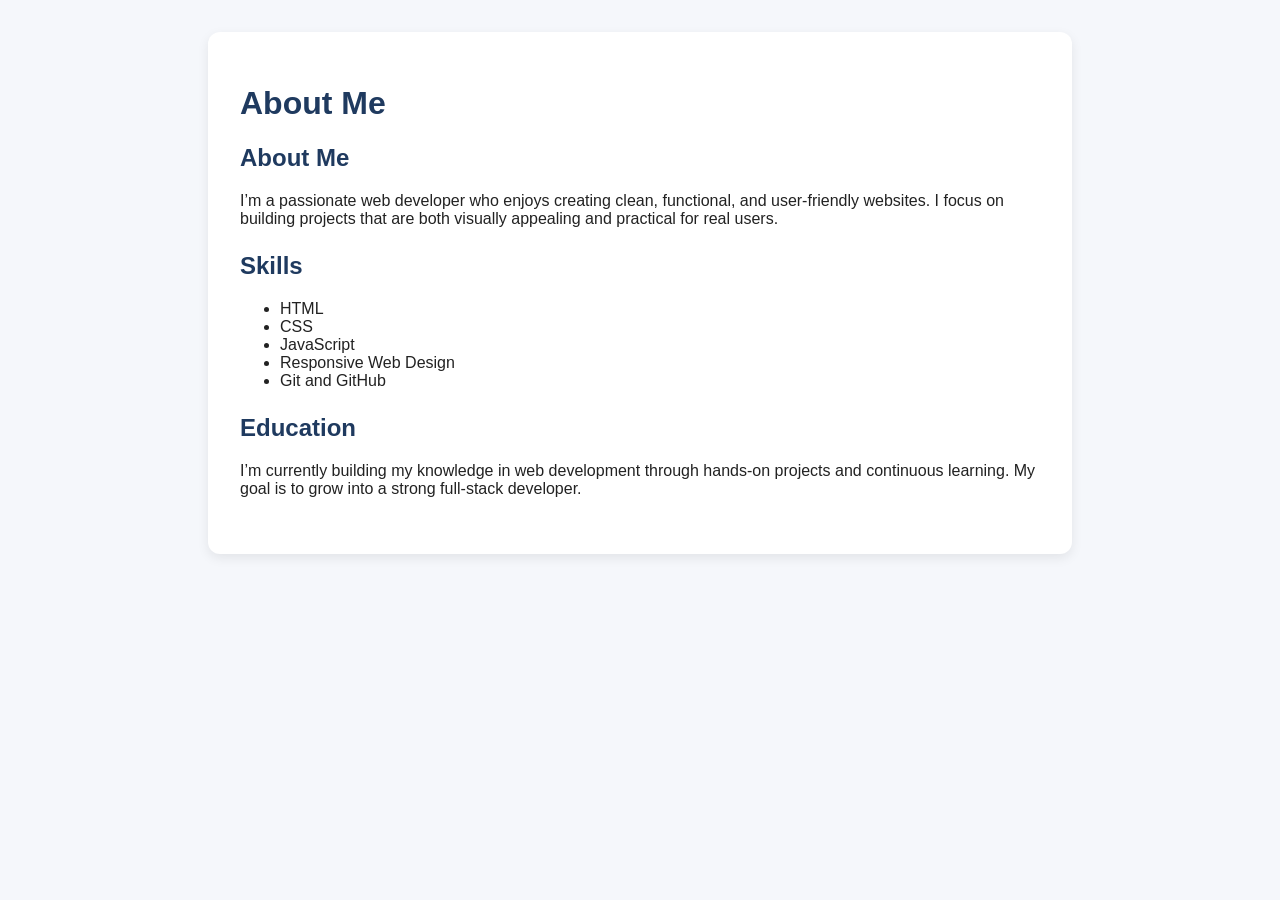
==== about.html @ 3d10d647 "Add about page" ====
<!DOCTYPE html>
<html lang="en">
<head>
  <meta charset="UTF-8" />
  <meta name="viewport" content="width=device-width, initial-scale=1.0" />
  <title>About Me</title>
  <style>
    body {
      font-family: Arial, sans-serif;
      margin: 0;
      padding: 2rem;
      background: #f5f7fb;
      color: #222;
    }
    .container {
      max-width: 800px;
      margin: 0 auto;
      background: white;
      padding: 2rem;
      border-radius: 12px;
      box-shadow: 0 4px 12px rgba(0, 0, 0, 0.08);
    }
    h1, h2 {
      color: #1f3a5f;
    }
    section {
      margin-bottom: 1.5rem;
    }
  </style>
</head>
<body>
  <div class="container">
    <h1>About Me</h1>

    <section>
      <h2>About Me</h2>
      <p>I’m a passionate web developer who enjoys creating clean, functional, and user-friendly websites. I focus on building projects that are both visually appealing and practical for real users.</p>
    </section>

    <section>
      <h2>Skills</h2>
      <ul>
        <li>HTML</li>
        <li>CSS</li>
        <li>JavaScript</li>
        <li>Responsive Web Design</li>
        <li>Git and GitHub</li>
      </ul>
    </section>

    <section>
      <h2>Education</h2>
      <p>I’m currently building my knowledge in web development through hands-on projects and continuous learning. My goal is to grow into a strong full-stack developer.</p>
    </section>
  </div>
</body>
</html>
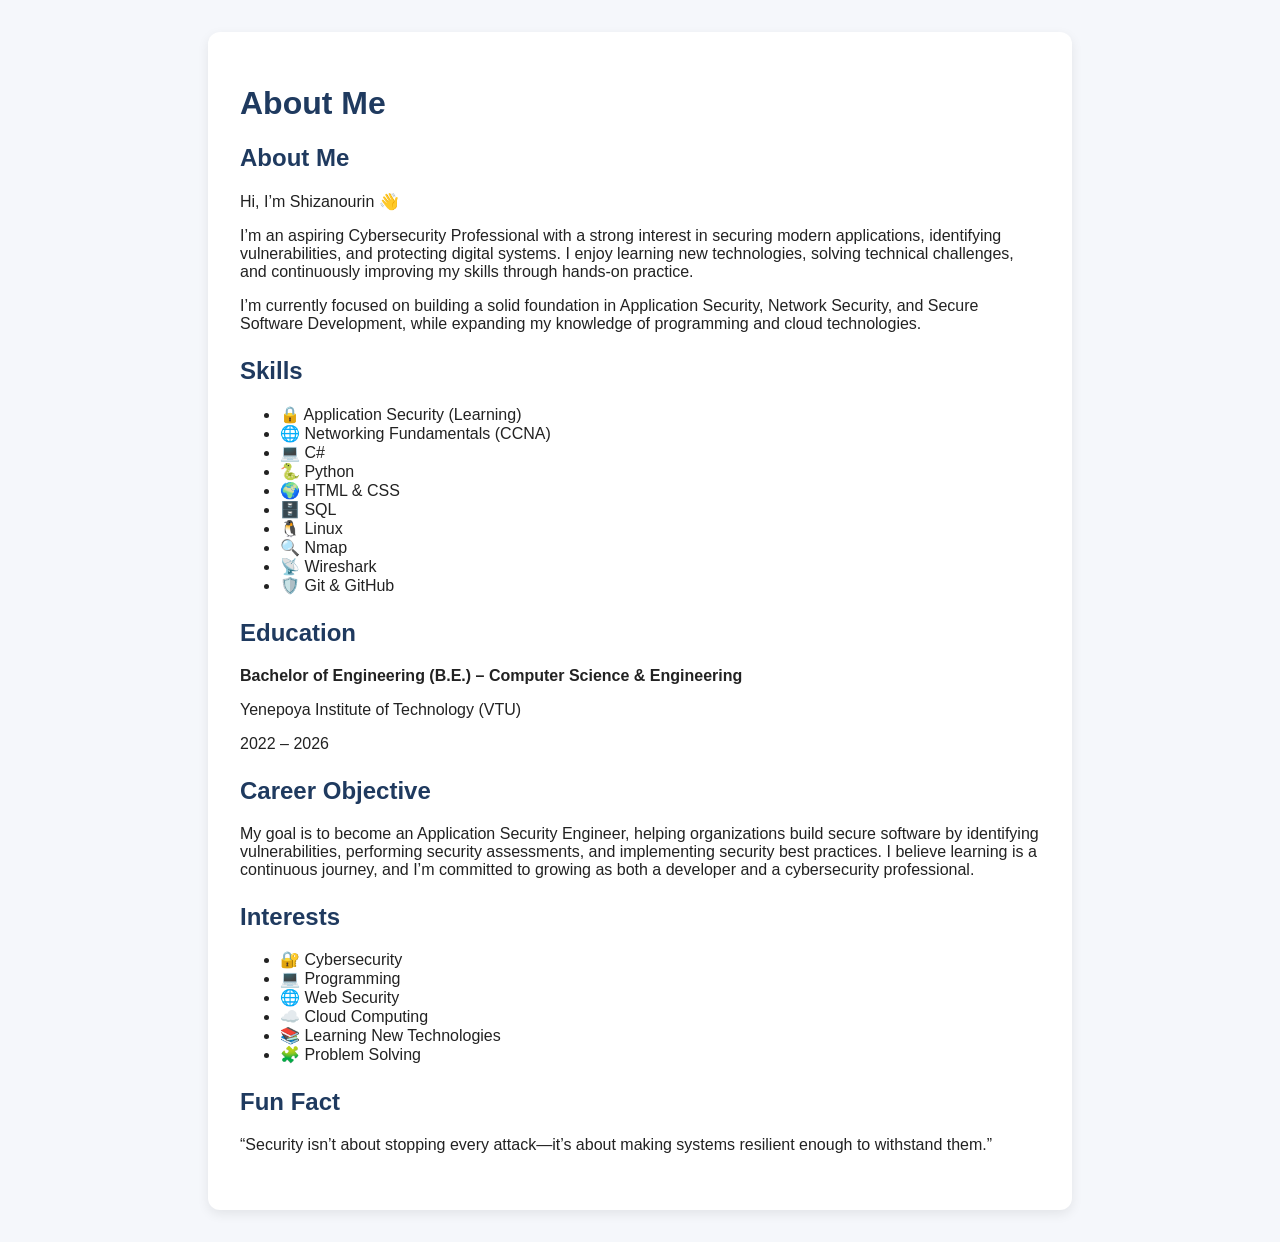
==== commit f4d55d02: "Add about page" ====
--- a/about.html
+++ b/about.html
@@ -34,23 +34,54 @@
 
     <section>
       <h2>About Me</h2>
-      <p>I’m a passionate web developer who enjoys creating clean, functional, and user-friendly websites. I focus on building projects that are both visually appealing and practical for real users.</p>
+      <p>Hi, I’m Shizanourin 👋</p>
+      <p>I’m an aspiring Cybersecurity Professional with a strong interest in securing modern applications, identifying vulnerabilities, and protecting digital systems. I enjoy learning new technologies, solving technical challenges, and continuously improving my skills through hands-on practice.</p>
+      <p>I’m currently focused on building a solid foundation in Application Security, Network Security, and Secure Software Development, while expanding my knowledge of programming and cloud technologies.</p>
     </section>
 
     <section>
       <h2>Skills</h2>
       <ul>
-        <li>HTML</li>
-        <li>CSS</li>
-        <li>JavaScript</li>
-        <li>Responsive Web Design</li>
-        <li>Git and GitHub</li>
+        <li>🔒 Application Security (Learning)</li>
+        <li>🌐 Networking Fundamentals (CCNA)</li>
+        <li>💻 C#</li>
+        <li>🐍 Python</li>
+        <li>🌍 HTML & CSS</li>
+        <li>🗄️ SQL</li>
+        <li>🐧 Linux</li>
+        <li>🔍 Nmap</li>
+        <li>📡 Wireshark</li>
+        <li>🛡️ Git & GitHub</li>
       </ul>
     </section>
 
     <section>
       <h2>Education</h2>
-      <p>I’m currently building my knowledge in web development through hands-on projects and continuous learning. My goal is to grow into a strong full-stack developer.</p>
+      <p><strong>Bachelor of Engineering (B.E.) – Computer Science & Engineering</strong></p>
+      <p>Yenepoya Institute of Technology (VTU)</p>
+      <p>2022 – 2026</p>
+    </section>
+
+    <section>
+      <h2>Career Objective</h2>
+      <p>My goal is to become an Application Security Engineer, helping organizations build secure software by identifying vulnerabilities, performing security assessments, and implementing security best practices. I believe learning is a continuous journey, and I’m committed to growing as both a developer and a cybersecurity professional.</p>
+    </section>
+
+    <section>
+      <h2>Interests</h2>
+      <ul>
+        <li>🔐 Cybersecurity</li>
+        <li>💻 Programming</li>
+        <li>🌐 Web Security</li>
+        <li>☁️ Cloud Computing</li>
+        <li>📚 Learning New Technologies</li>
+        <li>🧩 Problem Solving</li>
+      </ul>
+    </section>
+
+    <section>
+      <h2>Fun Fact</h2>
+      <p>“Security isn’t about stopping every attack—it’s about making systems resilient enough to withstand them.”</p>
     </section>
   </div>
 </body>
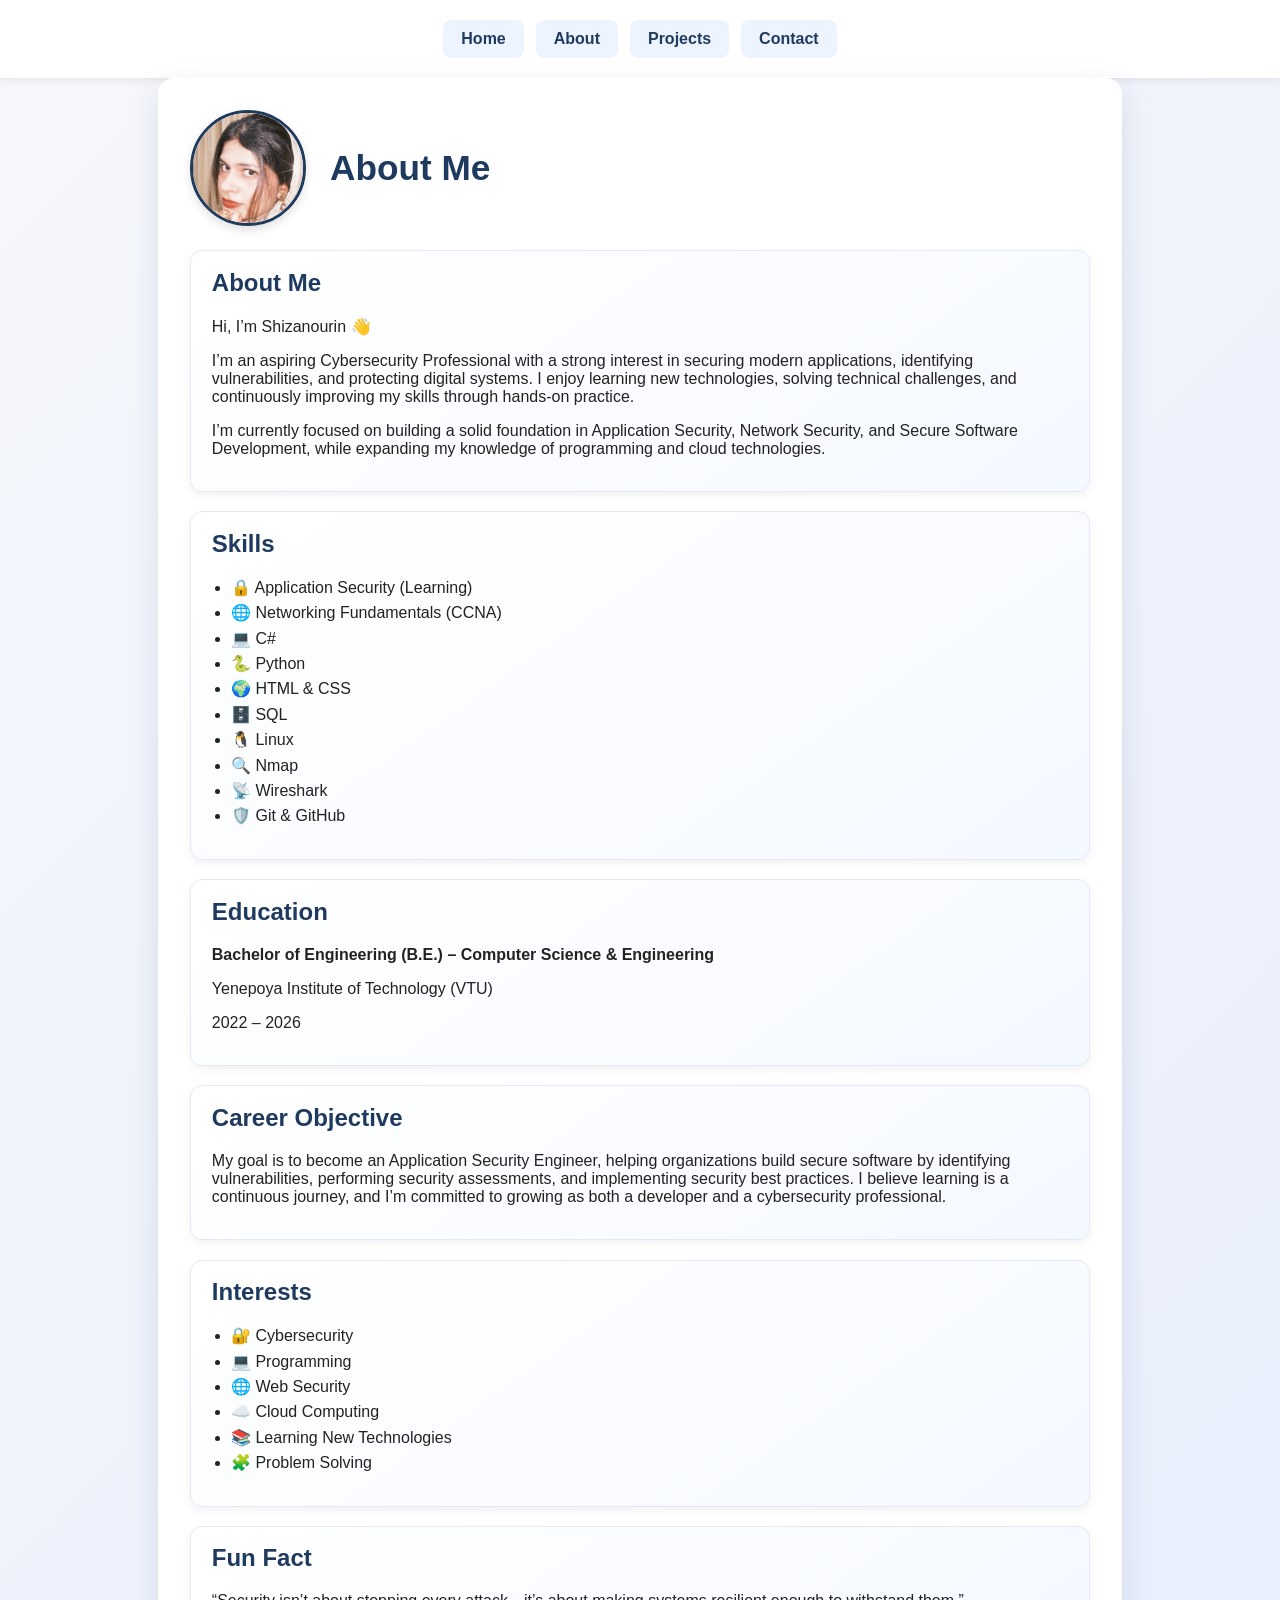
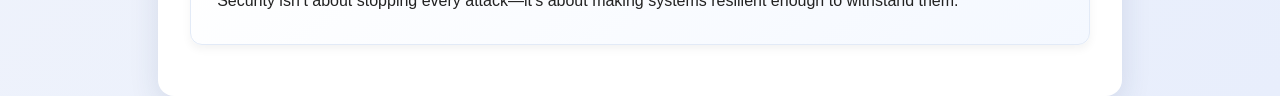
==== commit 58b5d8b3: "Create responsive navbar, with aesthetic changes to other pages." ====
--- a/about.html
+++ b/about.html
@@ -8,29 +8,99 @@
     body {
       font-family: Arial, sans-serif;
       margin: 0;
-      padding: 2rem;
-      background: #f5f7fb;
+      padding: 0;
+      background: linear-gradient(135deg, #f5f7fb, #e8eefc);
       color: #222;
     }
+    nav {
+      display: flex;
+      justify-content: center;
+      align-items: center;
+      gap: 12px;
+      padding: 20px 0;
+      background: #ffffff;
+      box-shadow: 0 2px 8px rgba(0, 0, 0, 0.08);
+    }
+    nav a {
+      text-decoration: none;
+      color: #1f3a5f;
+      font-weight: 600;
+      padding: 10px 18px;
+      border-radius: 8px;
+      background: #eef4ff;
+      transition: all 0.2s ease;
+    }
+    nav a:hover {
+      background: #1f3a5f;
+      color: white;
+      transform: translateY(-2px);
+    }
     .container {
-      max-width: 800px;
+      max-width: 900px;
       margin: 0 auto;
       background: white;
       padding: 2rem;
-      border-radius: 12px;
-      box-shadow: 0 4px 12px rgba(0, 0, 0, 0.08);
+      border-radius: 16px;
+      box-shadow: 0 10px 30px rgba(31, 58, 95, 0.12);
     }
-    h1, h2 {
+    .profile-row {
+      display: flex;
+      align-items: center;
+      gap: 1.5rem;
+      margin-bottom: 1.5rem;
+    }
+    .profile-row img {
+      width: 110px;
+      height: 110px;
+      border-radius: 50%;
+      object-fit: cover;
+      border: 3px solid #1f3a5f;
+      box-shadow: 0 4px 10px rgba(0, 0, 0, 0.12);
+    }
+    h1 {
       color: #1f3a5f;
+      text-align: center;
+      margin-bottom: 1.5rem;
+      font-size: 2.2rem;
+    }
+    h2 {
+      color: #1f3a5f;
+      margin-top: 0;
     }
     section {
-      margin-bottom: 1.5rem;
+      margin-bottom: 1.2rem;
+      padding: 1.1rem 1.3rem;
+      border-radius: 12px;
+      background: linear-gradient(145deg, #ffffff, #f4f8ff);
+      border: 1px solid #e2eaf7;
+      box-shadow: 0 4px 10px rgba(0, 0, 0, 0.05);
+      transition: transform 0.2s ease, box-shadow 0.2s ease;
+    }
+    section:hover {
+      transform: translateY(-4px) scale(1.01);
+      box-shadow: 0 10px 20px rgba(31, 58, 95, 0.15);
+    }
+    ul {
+      padding-left: 1.2rem;
+    }
+    li {
+      margin-bottom: 0.4rem;
     }
   </style>
 </head>
 <body>
+  <nav>
+    <a href="index.html">Home</a>
+    <a href="about.html">About</a>
+    <a href="projects.html">Projects</a>
+    <a href="#contact">Contact</a>
+  </nav>
+
   <div class="container">
-    <h1>About Me</h1>
+    <div class="profile-row">
+      <img src="WhatsApp Image 2026-07-26 at 1.30.13 AM.jpeg" alt="Profile Picture" />
+      <h1>About Me</h1>
+    </div>
 
     <section>
       <h2>About Me</h2>
